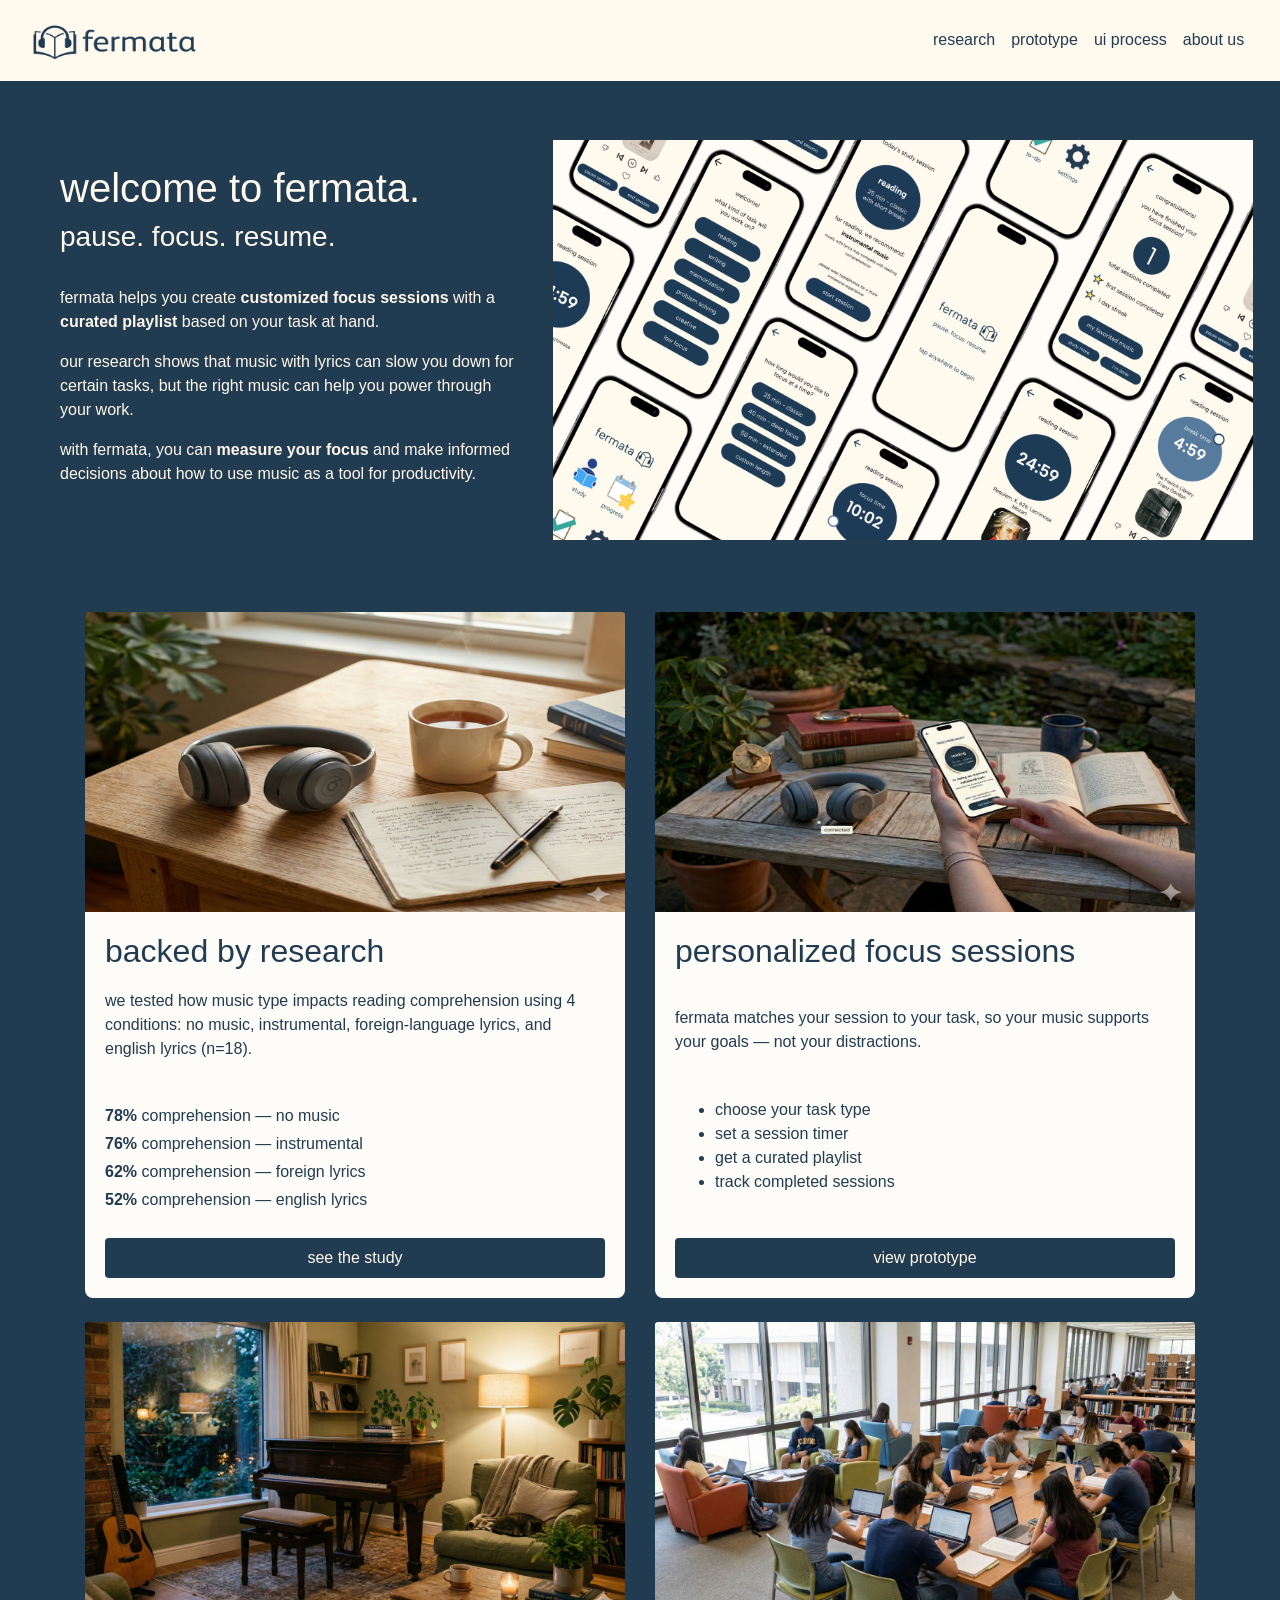
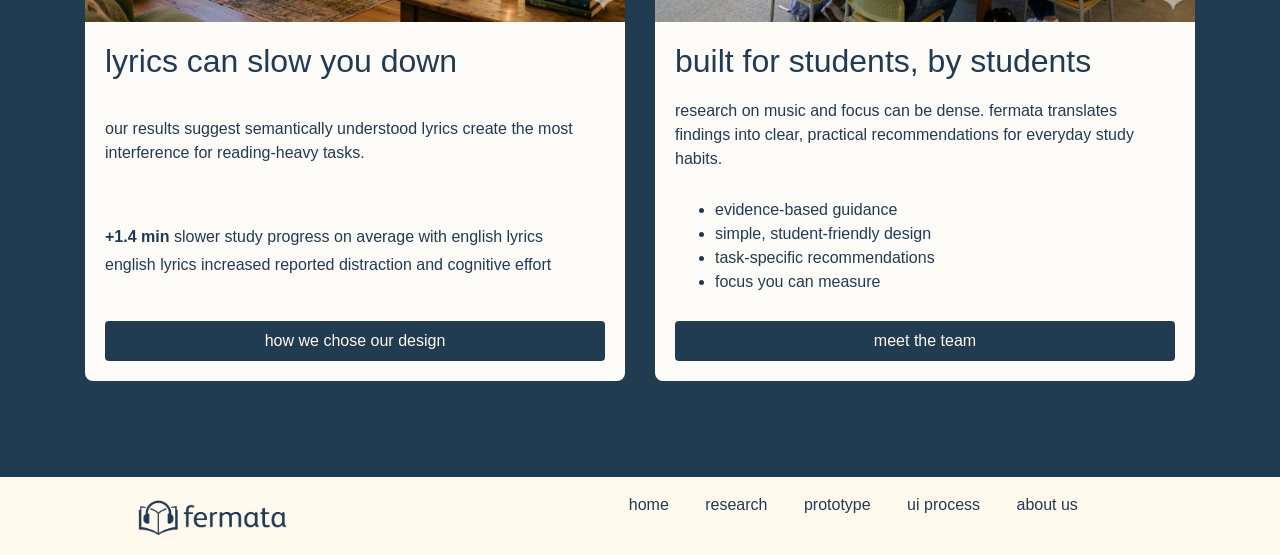
==== index.html @ 7e8eb609 "Update index.html" ====
<!DOCTYPE html>
<html lang="en">

<head>
  <meta charset="UTF-8">
  <meta name="viewport" content="width=device-width, initial-scale=1.0">
  
  <title>fermata - home</title>
  <link rel="shortcut icon" type="image/jpg" href="elements/favicon.png">
  <link rel="stylesheet" href="https://cdn.jsdelivr.net/npm/bootstrap@4.6.2/dist/css/bootstrap.min.css">
  <link href="style.css" rel="stylesheet">
  <script src="https://code.jquery.com/jquery-3.5.1.slim.min.js"></script>
  <script src="https://cdn.jsdelivr.net/npm/bootstrap@4.6.0/dist/js/bootstrap.bundle.min.js"></script>
</head>

<body>

  <!-- Progress Scroll Bar -->
  <div id="scrollProgressBarContainer">
    <div id="scrollProgressBar"></div>
  </div>
  <nav class="navbar navbar-expand-md fixed-top">
    <div class="container-fluid">
      <a class="navbar-brand" href="index.html"><img src="elements/logo.png" height="45px" width="175px"></a>
      <button class="navbar-toggler" type="button" data-toggle="collapse" data-target="#navbarResponsive">
        <span class="navbar-toggler-icon custom-toggler"></span>
      </button>
      <div class="collapse navbar-collapse" id="navbarResponsive">
        <ul class="navbar-nav ml-auto">
          <li class="nav-item">
            <a class="nav-link" href="research.html">research</a>
          </li>
          <li class="nav-item">
            <a class="nav-link" href="prototype.html">prototype</a>
          </li>
          <li class="nav-item">
            <a class="nav-link" href="uiprocess.html">ui process</a>
          </li>
          <li class="nav-item">
            <a class="nav-link" href="aboutus.html">about us</a>
          </li>
        </ul>
      </div>
    </div>
  </nav>



<div class="container-fluid pl-5">
  <div class="row">
    <div class="col-sm">
      <br>
      <h1 class=" header-title">  welcome to fermata.</h1>
      <h3 class="header-title">pause. focus. resume.</h3>
      <br>
      <p class="description-text">fermata helps you create <b>customized focus sessions</b> with a <b>curated playlist</b> based on your task at hand. </p>
      <p class="description-text">our research shows that music with lyrics can slow you down for certain tasks, but the right music can help you power through your work.</p>
      <p class="description-text">with fermata, you can <b>measure your focus</b> and make informed decisions about how to use music as a tool for productivity.</p>
    </div>
    <div class="col-sm">
      <img src="elements/appscreen.png" alt="app screen" height="400" width="700">
    </div>
  </div>
</div>



<br>

<div class="container my-5">
  <div class="row row-cols-1 row-cols-md-2 g-4">

    <!-- Card 1: Backed by Research -->
    <div class="col mb-4">
      <div class="card h-100">
        <img src="elements/research.png" class="card-img-top" alt="...">
        <div class="card-body d-flex flex-column justify-content-between">
          <h5 class="card-title">backed by research</h5>
          <p class="card-text">
            we tested how music type impacts reading comprehension using 4 conditions:
            no music, instrumental, foreign-language lyrics, and english lyrics (n=18).
          </p>

          <div class="mt-3">
            <p class="mb-1"><b>78%</b> comprehension — no music</p>
            <p class="mb-1"><b>76%</b> comprehension — instrumental</p>
            <p class="mb-1"><b>62%</b> comprehension — foreign lyrics</p>
            <p class="mb-0"><b>52%</b> comprehension — english lyrics</p>
          </div>

          <a href="research.html" class="btn mt-3">see the study</a>
        </div>
      </div>
    </div>

    <!-- Card 2: How Fermata Helps -->
    <div class="col mb-4">
      <div class="card h-100">
        <img src="elements/prototypecard.png" class="card-img-top" alt="...">
        <div class="card-body d-flex flex-column justify-content-between">
          <h5 class="card-title">personalized focus sessions</h5>
          <p class="card-text">
            fermata matches your session to your task, so your music supports your goals —
            not your distractions.
          </p>

          <ul class="mb-0">
            <li>choose your task type</li>
            <li>set a session timer</li>
            <li>get a curated playlist</li>
            <li>track completed sessions</li>
          </ul>

          <a href="prototype.html" class="btn mt-3">view prototype</a>
        </div>
      </div>
    </div>

    <!-- Card 3: Key Takeaway -->
    <div class="col mb-4">
      <div class="card h-100">
        <img src="elements/piano.png" class="card-img-top" alt="...">
        <div class="card-body d-flex flex-column justify-content-between">
          <h5 class="card-title">lyrics can slow you down</h5>
          <p class="card-text">
            our results suggest semantically understood lyrics create the most interference
            for reading-heavy tasks.
          </p>

          <div class="mt-3">
            <p class="mb-1"><b>+1.4 min</b> slower study progress on average with english lyrics</p>
            <p class="mb-0">english lyrics increased reported distraction and cognitive effort</p>
          </div>

          <a href="uiprocess.html" class="btn mt-3">how we chose our design </a>
        </div>
      </div>
    </div>

    <!-- Card 4: Our Mission / Why It Matters -->
    <div class="col mb-4">
      <div class="card h-100">
        <img src="elements/students.png" class="card-img-top" alt="...">

        <div class="card-body d-flex flex-column justify-content-between">
          <h5 class="card-title">built for students, by students</h5>
          <p class="card-text">
            research on music and focus can be dense. fermata translates findings into
            clear, practical recommendations for everyday study habits.
          </p>

          <ul class="mb-0">
            <li>evidence-based guidance</li>
            <li>simple, student-friendly design</li>
            <li>task-specific recommendations</li>
            <li>focus you can measure</li>
          </ul>

          <a href="aboutus.html" class="btn  mt-3">meet the team</a>
        </div>
      </div>
    </div>

  </div>
</div>
<br>





  
  <!-- Scroll Progress Bar Script -->
  <script>
    window.addEventListener('scroll', function() {
      var scrollTop = window.scrollY || document.documentElement.scrollTop;
      var docHeight = document.documentElement.scrollHeight - document.documentElement.clientHeight;
      var scrolled = (scrollTop / docHeight) * 100;
      document.getElementById('scrollProgressBar').style.width = scrolled + '%';
    });
  </script>
</body>

<!--- Footer -->
<footer class="footer">
  <div class="container-fluid">
    <div class="row text-center">
      <div class="col-md-4">
        <a href="index.html"><img src="elements/logo.png" width="300px" height="50px"></a>
      </div>
      <div class="col-md-8 footer-text">
        <a href="index.html">home</a>
        <a href="research.html">research</a>
        <a href="prototype.html">prototype</a>
        <a href="uiprocess.html">ui process</a>
        <a href="aboutus.html">about us</a>
      </div>
    </div>
  </div>
</footer>
</html>
---- style.css ----
/* Scroll Progress Bar */
#scrollProgressBarContainer {
  position: fixed;
  top: 70px;
  left: 0;
  width: 100%;
  height: 5px;
  background: transparent;
  z-index: 2000;
}

#scrollProgressBar {
  height: 100%;
  width: 0;
  background: linear-gradient(90deg, #213B51 0%, #213B51 100%);
  transition: width 0.2s ease;
}
@import url('https://fonts.googleapis.com/css?family=Raleway:400,500,700');
@import url('https://fonts.googleapis.com/css?family=Varela:400,500,700');

html, body {
  height: 100%;
  width: 100%;
  font-family: 'Raleway', sans-serif;
  /* make room for fixed navbar */
  padding-top: 70px;
}

  

body {
    background-color: #213B51;
    color: #FFF9EE;
    /* small horizontal padding so content doesn't touch viewport edges */
    padding-left: 12px;
    padding-right: 12px;
  }

.navbar {
  padding: .8rem;
  background-color: #FFF9EE; 
  display: flex;
  justify-content: space-between;
  align-items: center;
}

.navbar-brand {
  margin-right: auto;
}

.navbar-nav {
  margin-left: auto !important;
}

.navbar .nav-link {
  color: #213B51; 
  font-family: 'Raleway', sans-serif; 
  text-decoration: none; 
}

.navbar .nav-link:hover {
  color: #2d5a7b;
}

.navbar-toggler {
  border-color: rgba(255, 255, 255, 0.1); 
}

.navbar-toggler .custom-toggler {
  background-image: url("data:image/svg+xml;charset=utf8,%3Csvg viewBox='0 0 30 30' xmlns='http://www.w3.org/2000/svg'%3E%3Cpath stroke='%23213B51' stroke-width='2' stroke-linecap='round' stroke-miterlimit='10' d='M4 7h22M4 15h22M4 23h22'/%3E%3C/svg%3E");
}

.descriptions {
  background-color: #FFF9EE;
  color: #213B51; 
  padding: 2rem;
  border-radius: 8px;
  margin-bottom: 2rem;
}

.descriptions.compact {
  padding: 0.5rem;
  margin-bottom: 0.25rem;
  border-radius: 6px;
}
.footer {
  background-color: #FFF9EE; 
  padding: 1rem 0;
  text-align: center; 
  /* always span the viewport, ignoring body padding */
  position: relative;
  left: 50%;
  right: 50%;
  margin-left: -50vw;
  margin-right: -50vw;
  width: 100vw;
}

.footer .footer-text a {
  color: #213B51;
  margin: 0 1rem;
  font-family: 'Raleway', sans-serif; 
  text-decoration: none; 
}

.footer .footer-text a:hover {
  color: #2d5a7b; 
}
.footer img {
    object-fit: contain; 
    width: 40%;
    height: auto;
  }

  .carousel-item-home{
    height:400px;
  }
  
  .carousel-inner img {
    width:100%;
    height: 100%;
  }
  .carousel-caption {
    position: absolute;
    top: 50%;
    transform: translateY(-50%);
  }
  .carousel-item {
    max-height: 400px; 
  }

  .carousel-item img {
    object-fit: contain;
    width: 100%;
    height: 100%;
  }

  .card {
    background-color: #fefcf8;
    color: #213B51; 
    border: none;
    border-radius: 8px;
    margin-bottom: 2rem;
  }

  .btn {
    background-color: #213B51; 
    color: #FFF9EE; 
    border: none;
    padding: 0.5rem 1rem;
    border-radius: 4px;
    text-decoration: none;
    font-family: 'Raleway', sans-serif; 
  }

  /* ensure card bodies stretch and buttons stick to bottom */
  .card {
    display: flex;
    flex-direction: column;
  }

  .card-body {
    display: flex;
    flex-direction: column;
  }

  .card-body .btn {
    margin-top: auto;
  }

  .btn:hover {
    background-color: #2d5a7b;
    color: #FFF9EE;
  }

  .card-title {
    font-family: 'Varela', sans-serif; 
    font-size: 2rem;
    margin-bottom: 0.5rem;
  }


  .card-img-top {
    height: 300px; ;
  }


  /* Research page stats */
.stat-box, .mini-stat-box, .callout-box {
  background: #fbf7ef; /* your cream */
  border-radius: 18px;
  padding: 18px;
  box-shadow: 0 10px 25px rgba(0,0,0,0.08);
}

.big-stat {
  font-size: 3rem;
  font-weight: 700;
  color: #1f3d4d; /* navy */
  line-height: 1;
}

.big-stat-sm {
  font-size: 2.2rem;
  font-weight: 700;
  color: #1f3d4d;
  line-height: 1;
  margin-bottom: 8px;
}

.stat-label {
  font-size: 1rem;
  color: #2b2b2b;
}

.mini-stat {
  font-size: 2rem;
  font-weight: 700;
  color: #1f3d4d;
  line-height: 1;
}

.mini-label {
  font-size: 0.95rem;
  color: #2b2b2b;
}

.img-fluid {
  border-radius: 16px;
  box-shadow: 0 10px 25px rgba(0,0,0,0.15);
}

.title-headings {
  font-family: 'Varela', sans-serif;
  color: #213B51;
  background-color: #fbf7ef;
  margin-top: 1.5rem;
  margin-bottom: 1rem;
}
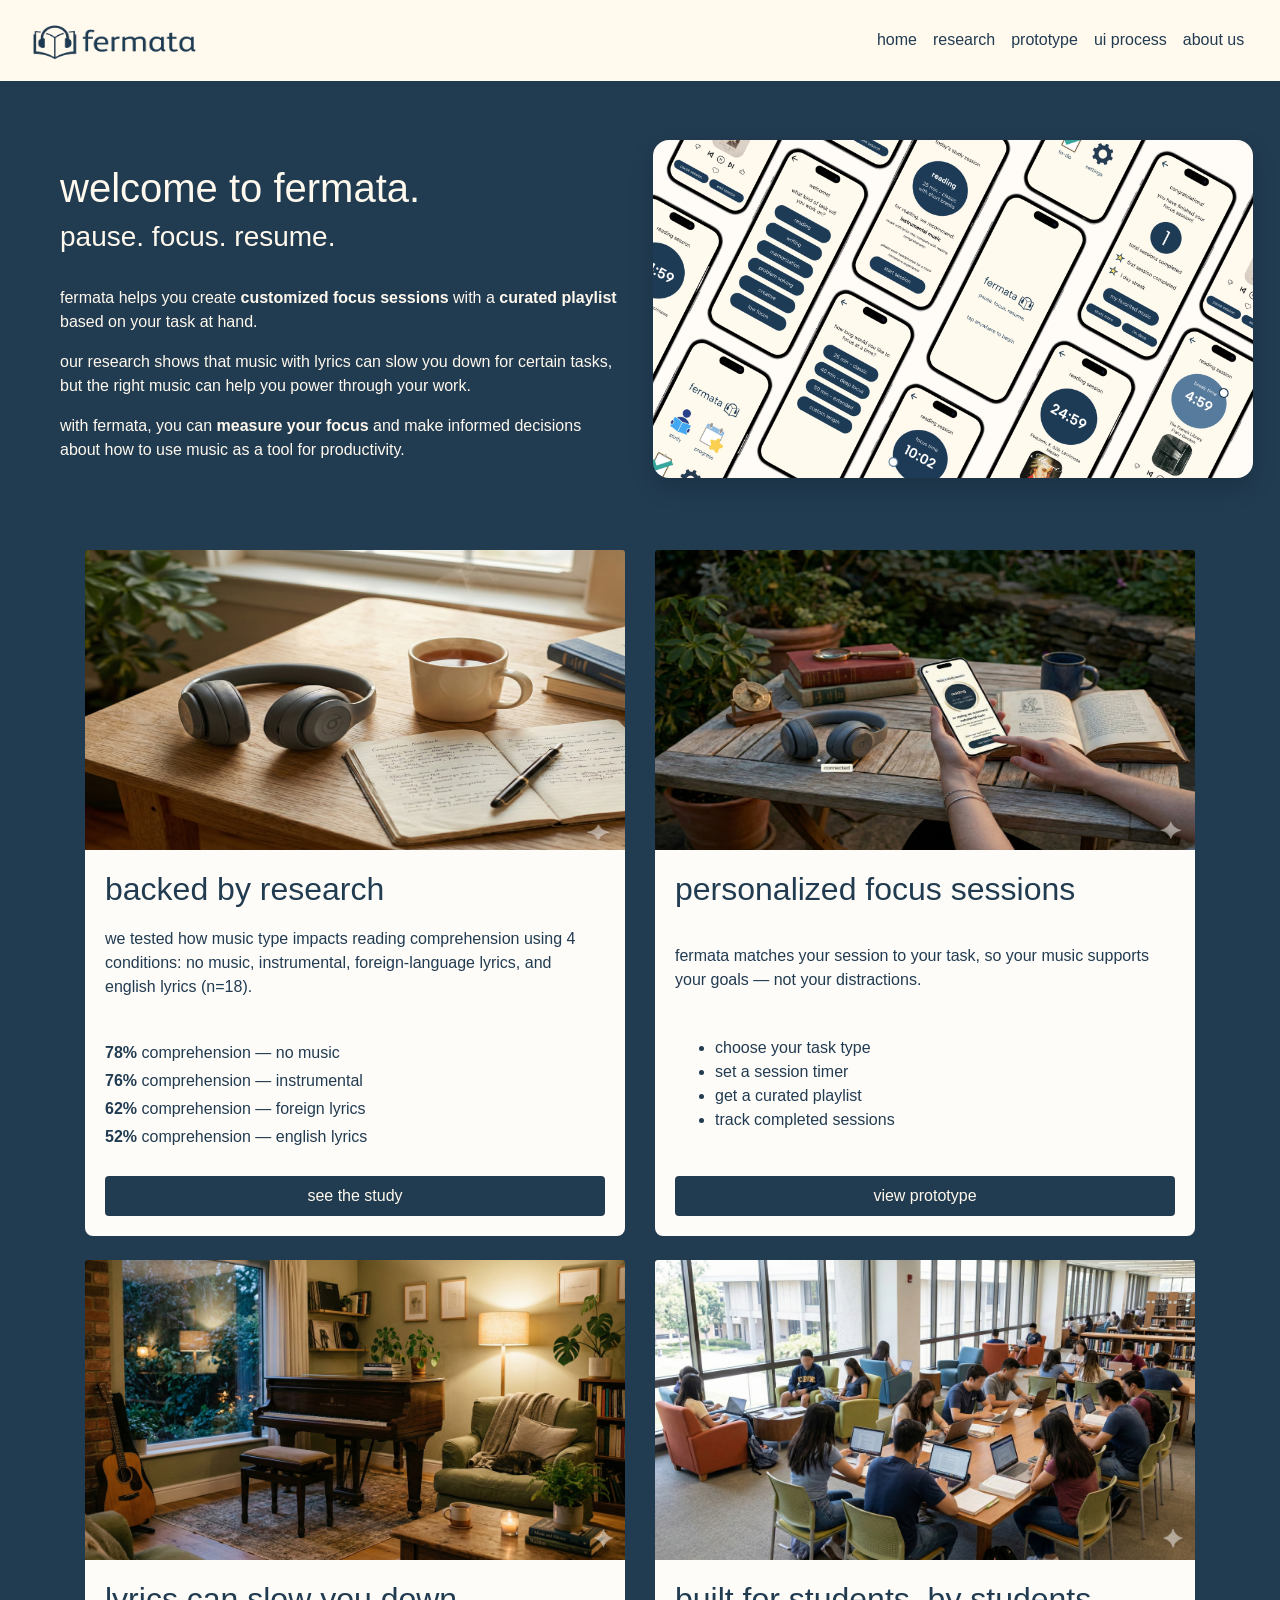
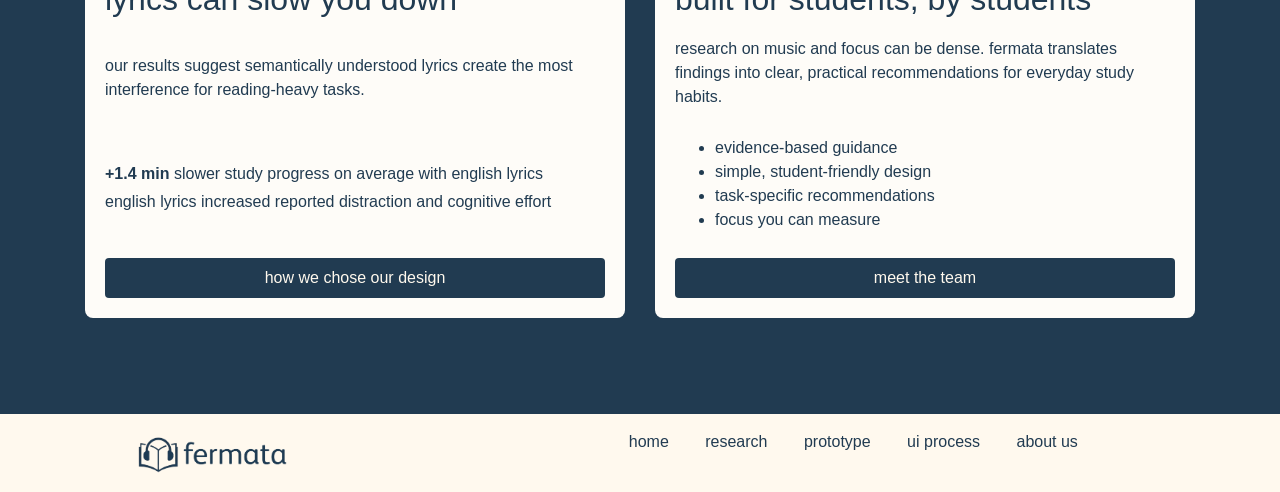
==== commit ae4bf707: "add home tab, make mobile responsive" ====
--- a/index.html
+++ b/index.html
@@ -28,6 +28,9 @@
       <div class="collapse navbar-collapse" id="navbarResponsive">
         <ul class="navbar-nav ml-auto">
           <li class="nav-item">
+            <a class="nav-link" href="index.html">home</a>
+          </li>
+          <li class="nav-item">
             <a class="nav-link" href="research.html">research</a>
           </li>
           <li class="nav-item">
@@ -57,8 +60,8 @@
       <p class="description-text">our research shows that music with lyrics can slow you down for certain tasks, but the right music can help you power through your work.</p>
       <p class="description-text">with fermata, you can <b>measure your focus</b> and make informed decisions about how to use music as a tool for productivity.</p>
     </div>
-    <div class="col-sm">
-      <img src="elements/appscreen.png" alt="app screen" height="400" width="700">
+    <div class="col-sm d-flex justify-content-center">
+      <img src="elements/appscreen.png" alt="app screen" class="img-fluid" style="max-width: 600px;">
     </div>
   </div>
 </div>
--- a/style.css
+++ b/style.css
@@ -236,4 +236,23 @@
   background-color: #fbf7ef;
   margin-top: 1.5rem;
   margin-bottom: 1rem;
+}
+
+.graph-card {
+  background: #fbf7ef;
+  border-radius: 18px;
+  padding: 16px;
+  margin-bottom: 30px;
+  box-shadow: 0 10px 25px rgba(0,0,0,0.08);
+}
+
+.graph-card img {
+  width: 100%;
+  border-radius: 10px;
+}
+
+.graph-caption {
+  color: #213B51;
+  font-size: 0.95rem;
+  margin-top: 8px;
 }
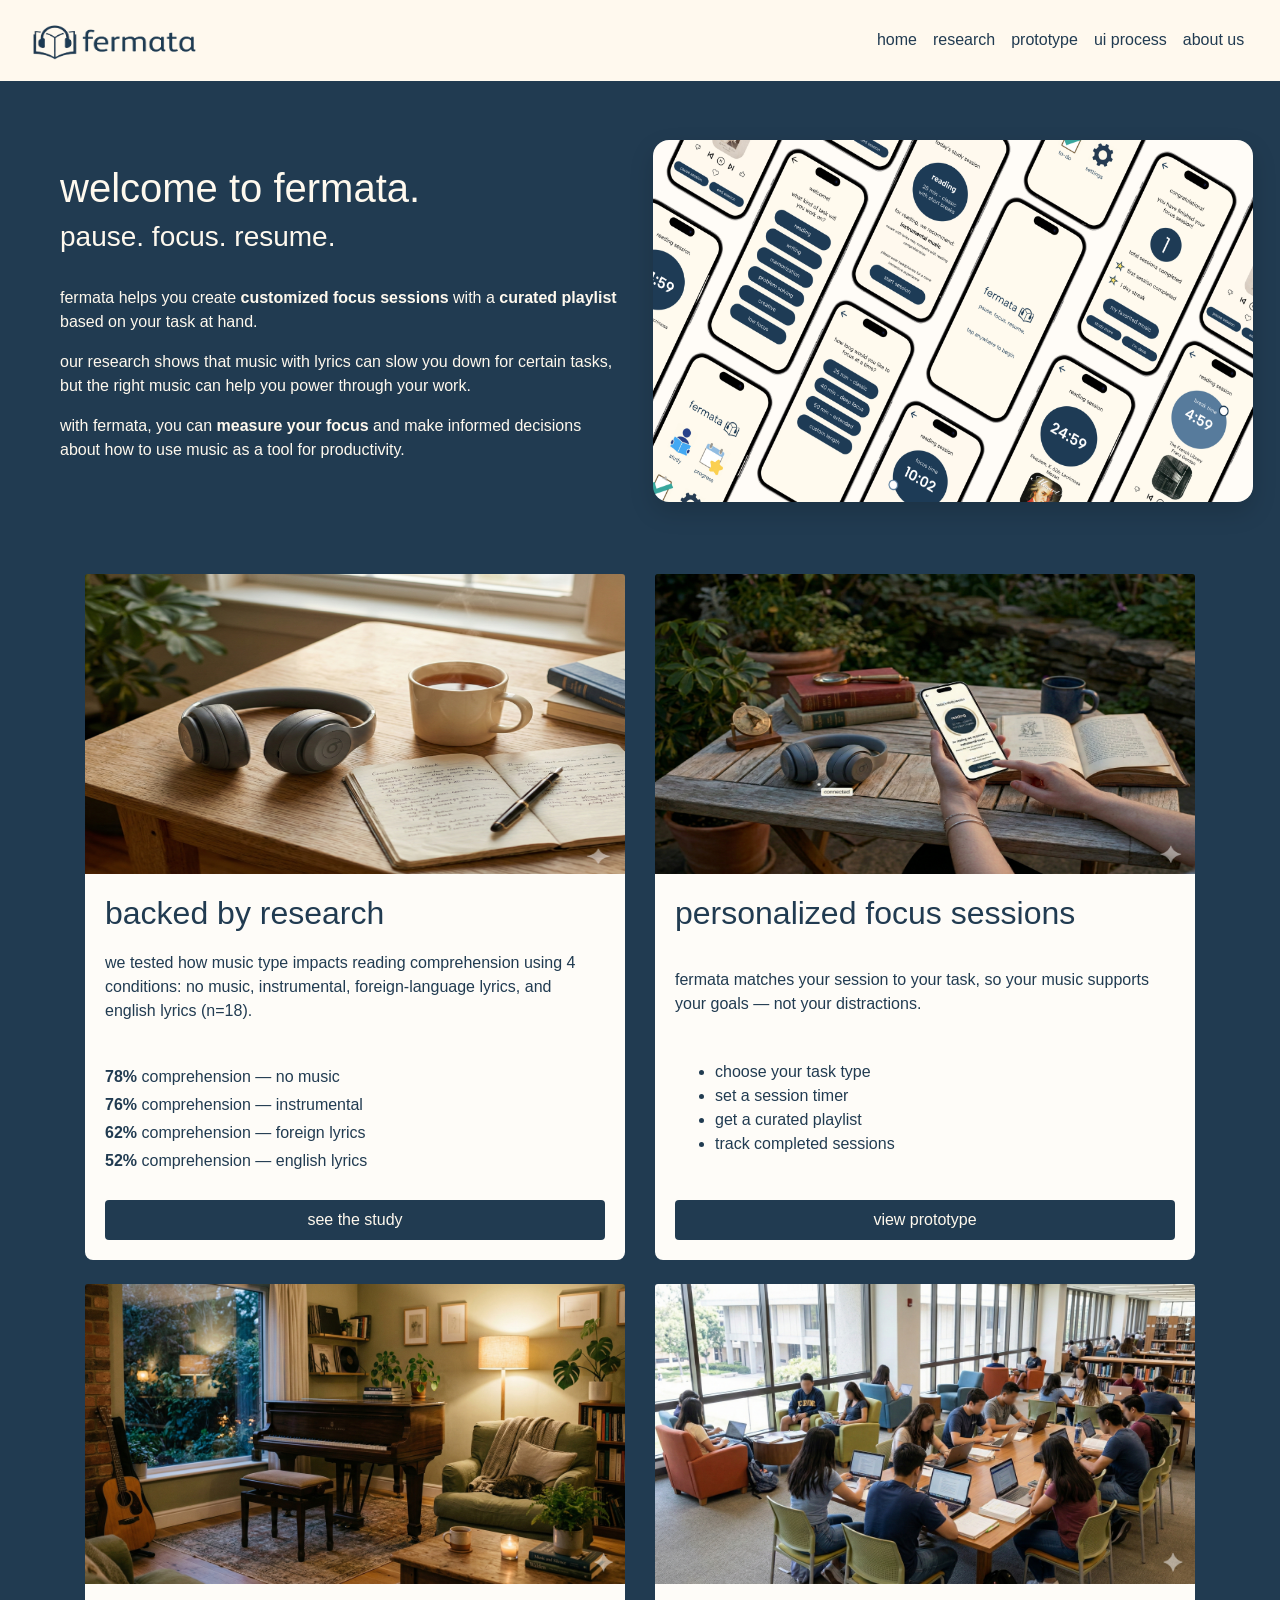
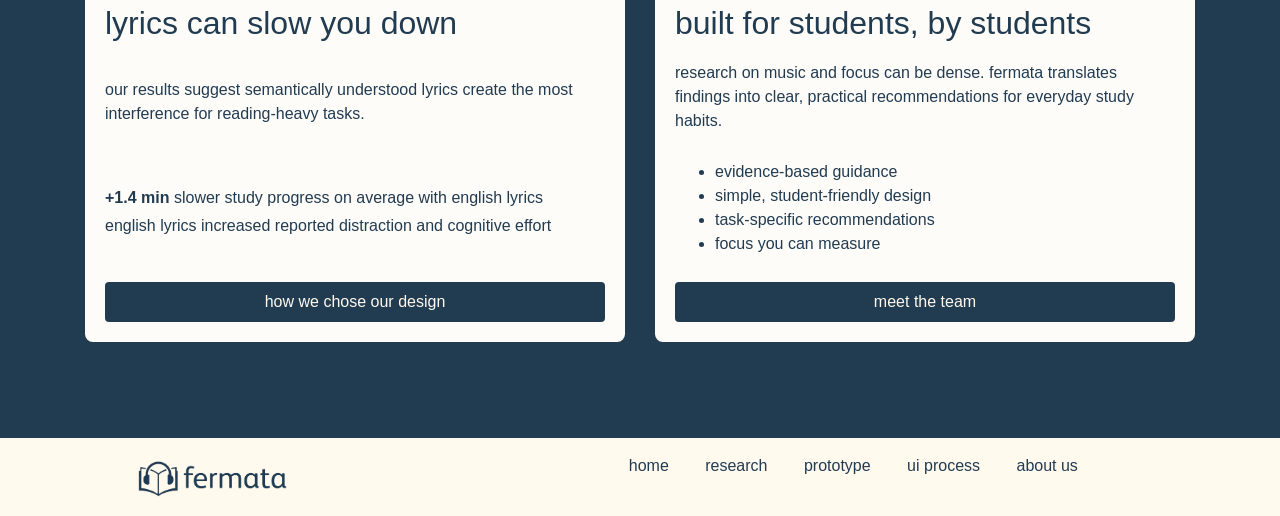
==== commit e1a739f0: "spacing on home page" ====
--- a/index.html
+++ b/index.html
@@ -59,6 +59,7 @@
       <p class="description-text">fermata helps you create <b>customized focus sessions</b> with a <b>curated playlist</b> based on your task at hand. </p>
       <p class="description-text">our research shows that music with lyrics can slow you down for certain tasks, but the right music can help you power through your work.</p>
       <p class="description-text">with fermata, you can <b>measure your focus</b> and make informed decisions about how to use music as a tool for productivity.</p>
+      <br>
     </div>
     <div class="col-sm d-flex justify-content-center">
       <img src="elements/appscreen.png" alt="app screen" class="img-fluid" style="max-width: 600px;">
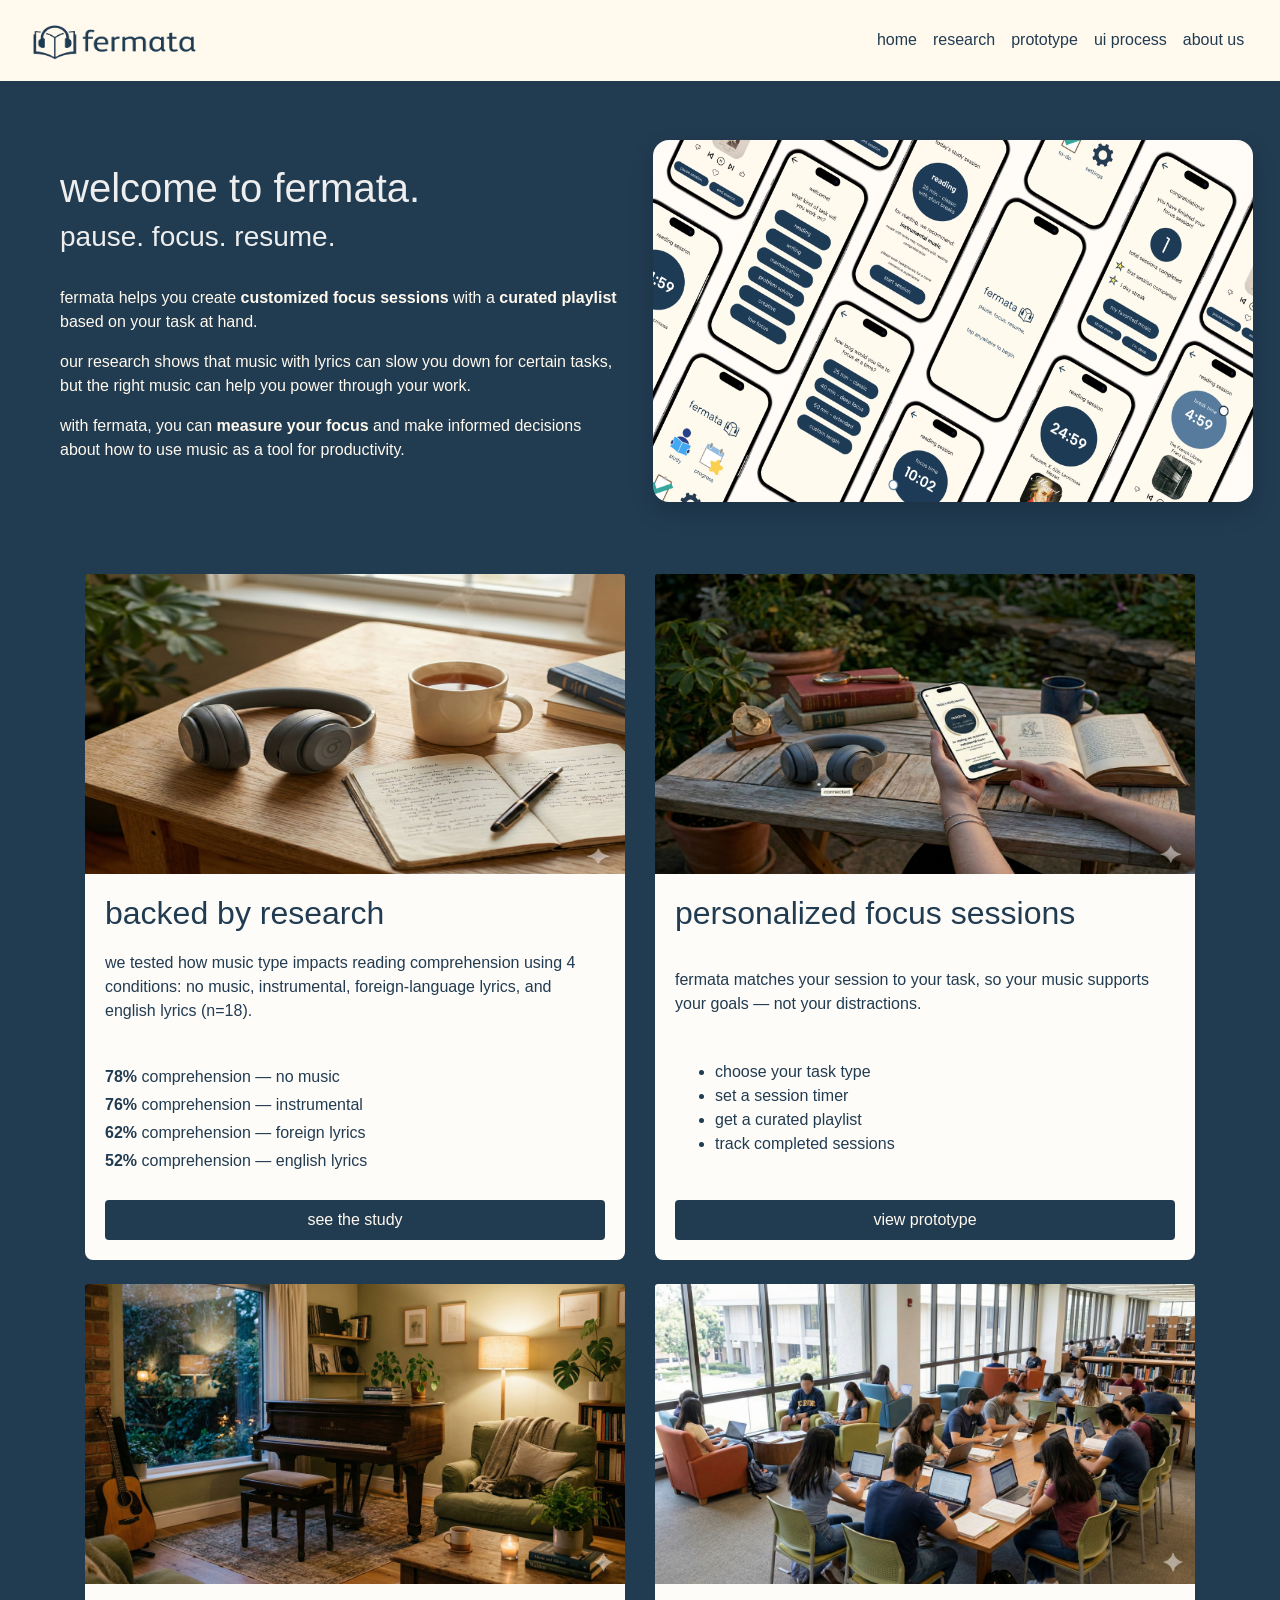
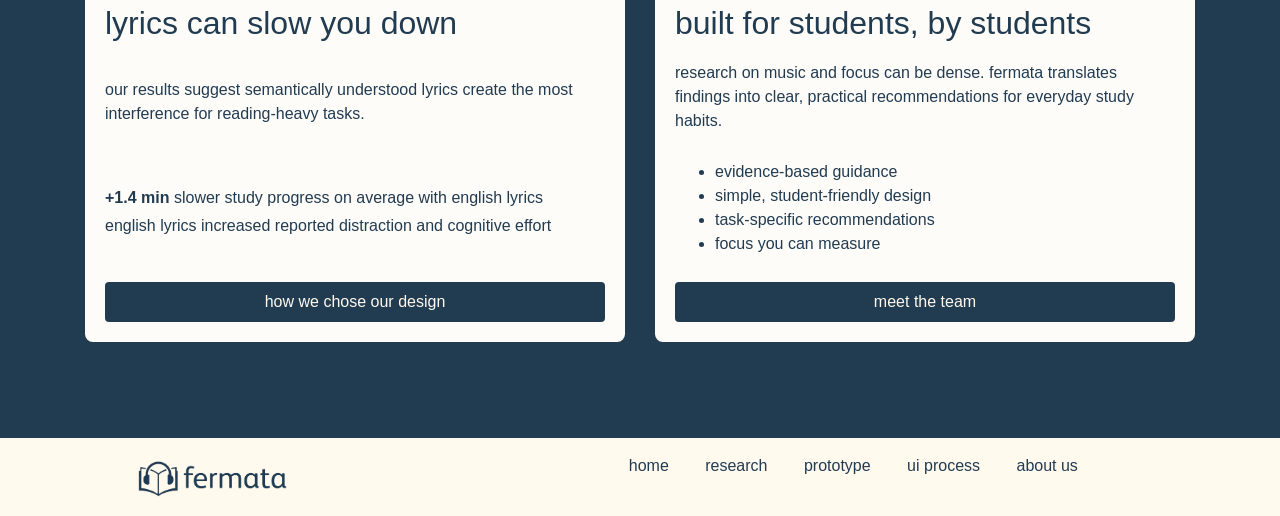
==== commit 1cb40004: "landing title color" ====
--- a/index.html
+++ b/index.html
@@ -53,8 +53,8 @@
   <div class="row">
     <div class="col-sm">
       <br>
-      <h1 class=" header-title">  welcome to fermata.</h1>
-      <h3 class="header-title">pause. focus. resume.</h3>
+      <h1 class=" header-title" style="color: rgb(238, 238, 238);">  welcome to fermata.</h1>
+      <h3 class="header-title" style="color: rgb(238, 238, 238);">pause. focus. resume.</h3>
       <br>
       <p class="description-text">fermata helps you create <b>customized focus sessions</b> with a <b>curated playlist</b> based on your task at hand. </p>
       <p class="description-text">our research shows that music with lyrics can slow you down for certain tasks, but the right music can help you power through your work.</p>
--- a/style.css
+++ b/style.css
@@ -187,7 +187,7 @@
 
   /* Research page stats */
 .stat-box, .mini-stat-box, .callout-box {
-  background: #fbf7ef; /* your cream */
+  background: #fbf7ef; 
   border-radius: 18px;
   padding: 18px;
   box-shadow: 0 10px 25px rgba(0,0,0,0.08);
@@ -196,7 +196,7 @@
 .big-stat {
   font-size: 3rem;
   font-weight: 700;
-  color: #1f3d4d; /* navy */
+  color: #1f3d4d; 
   line-height: 1;
 }
 
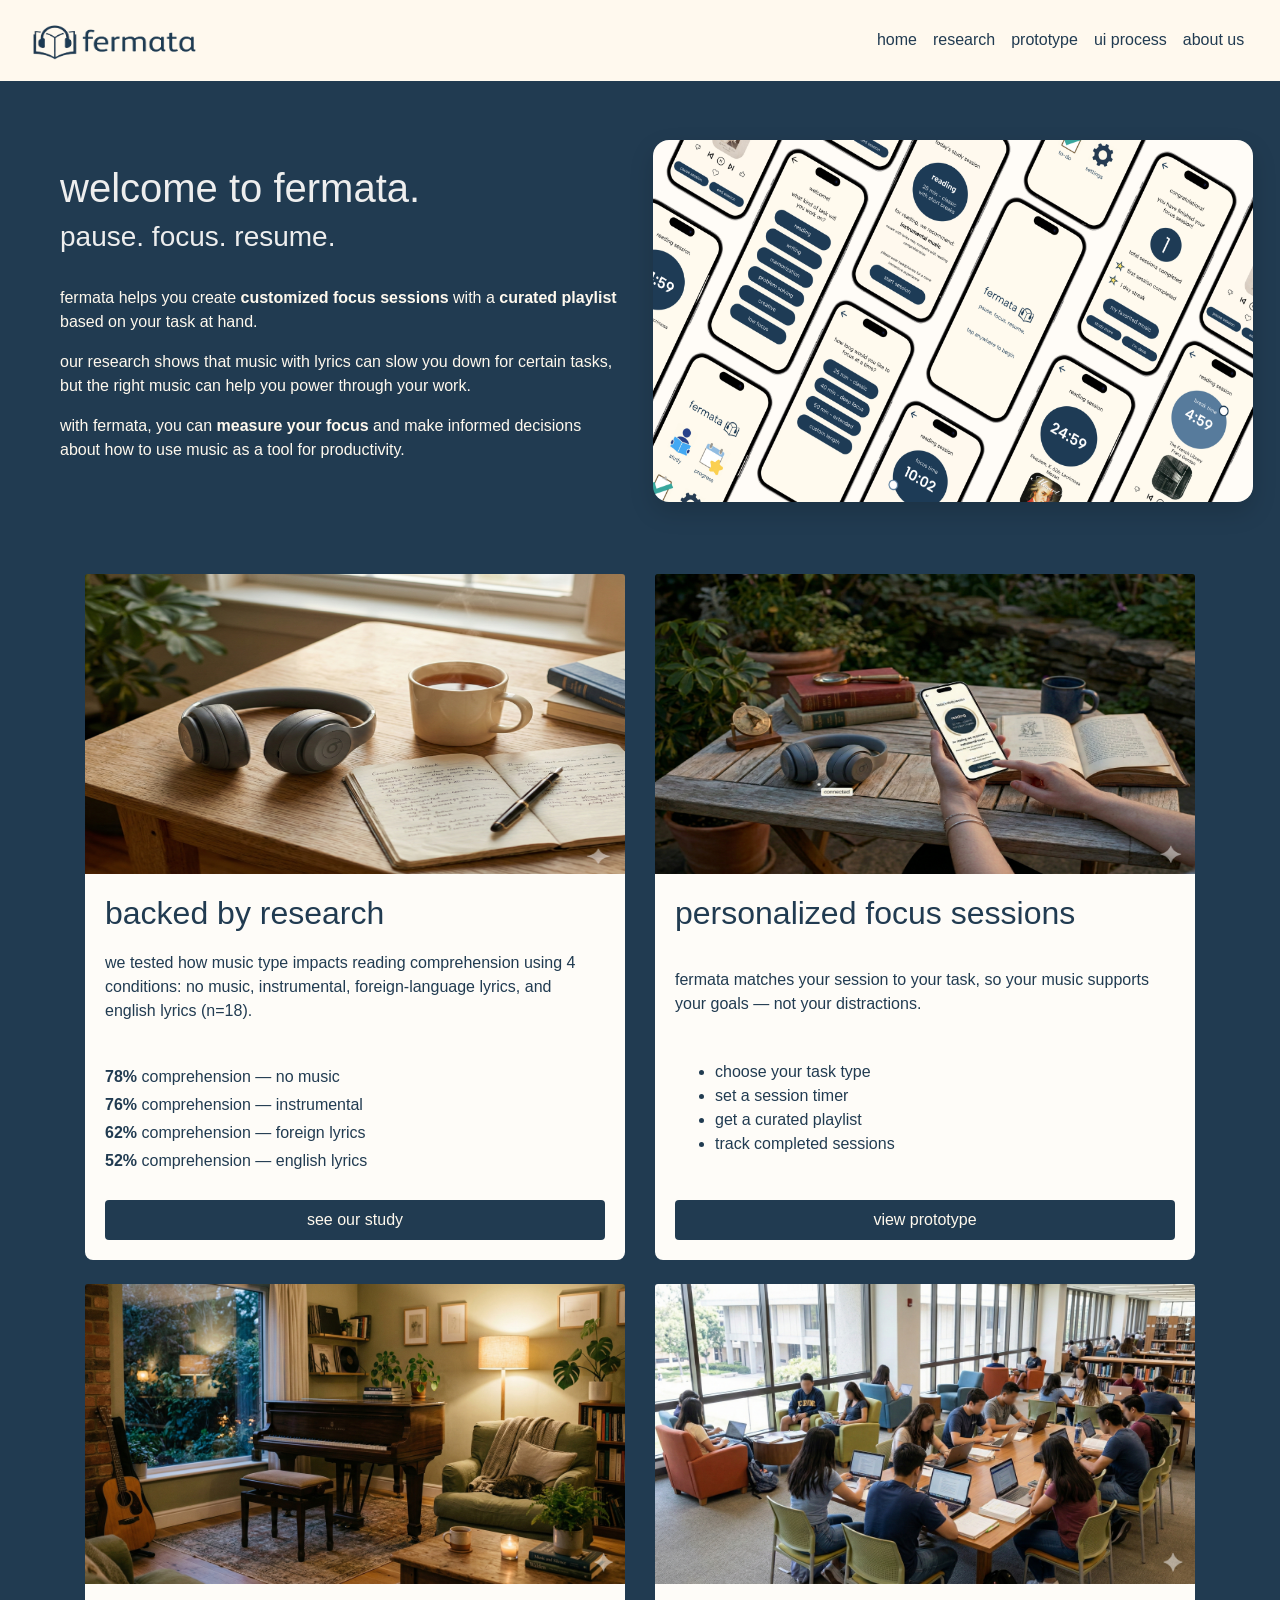
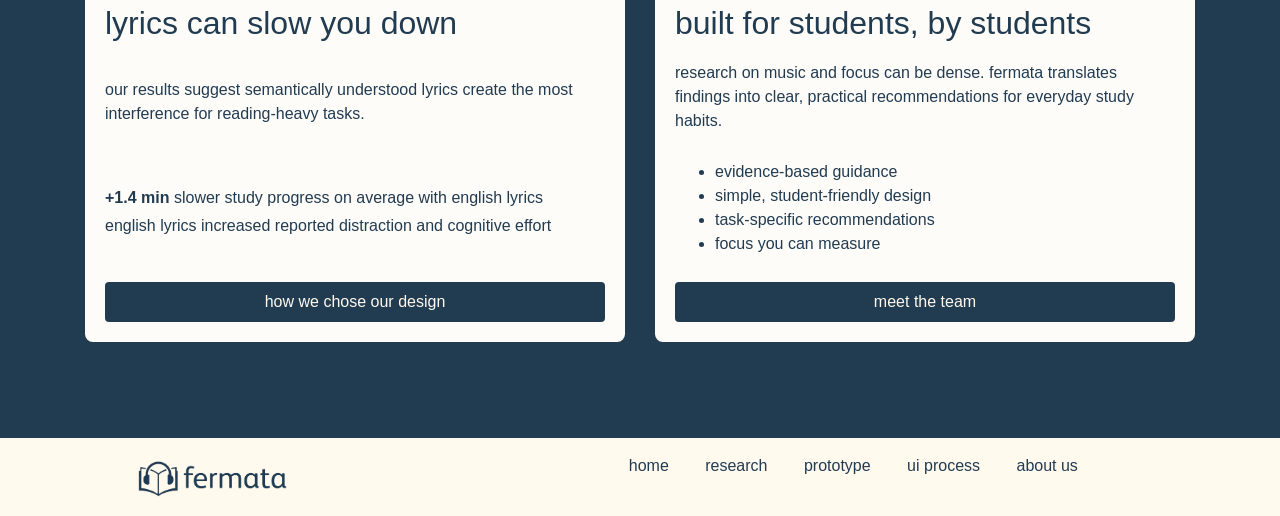
==== commit ac3a78bc: "Update index.html" ====
--- a/index.html
+++ b/index.html
@@ -92,7 +92,7 @@
             <p class="mb-0"><b>52%</b> comprehension — english lyrics</p>
           </div>
 
-          <a href="research.html" class="btn mt-3">see the study</a>
+          <a href="research.html" class="btn mt-3">see our study</a>
         </div>
       </div>
     </div>
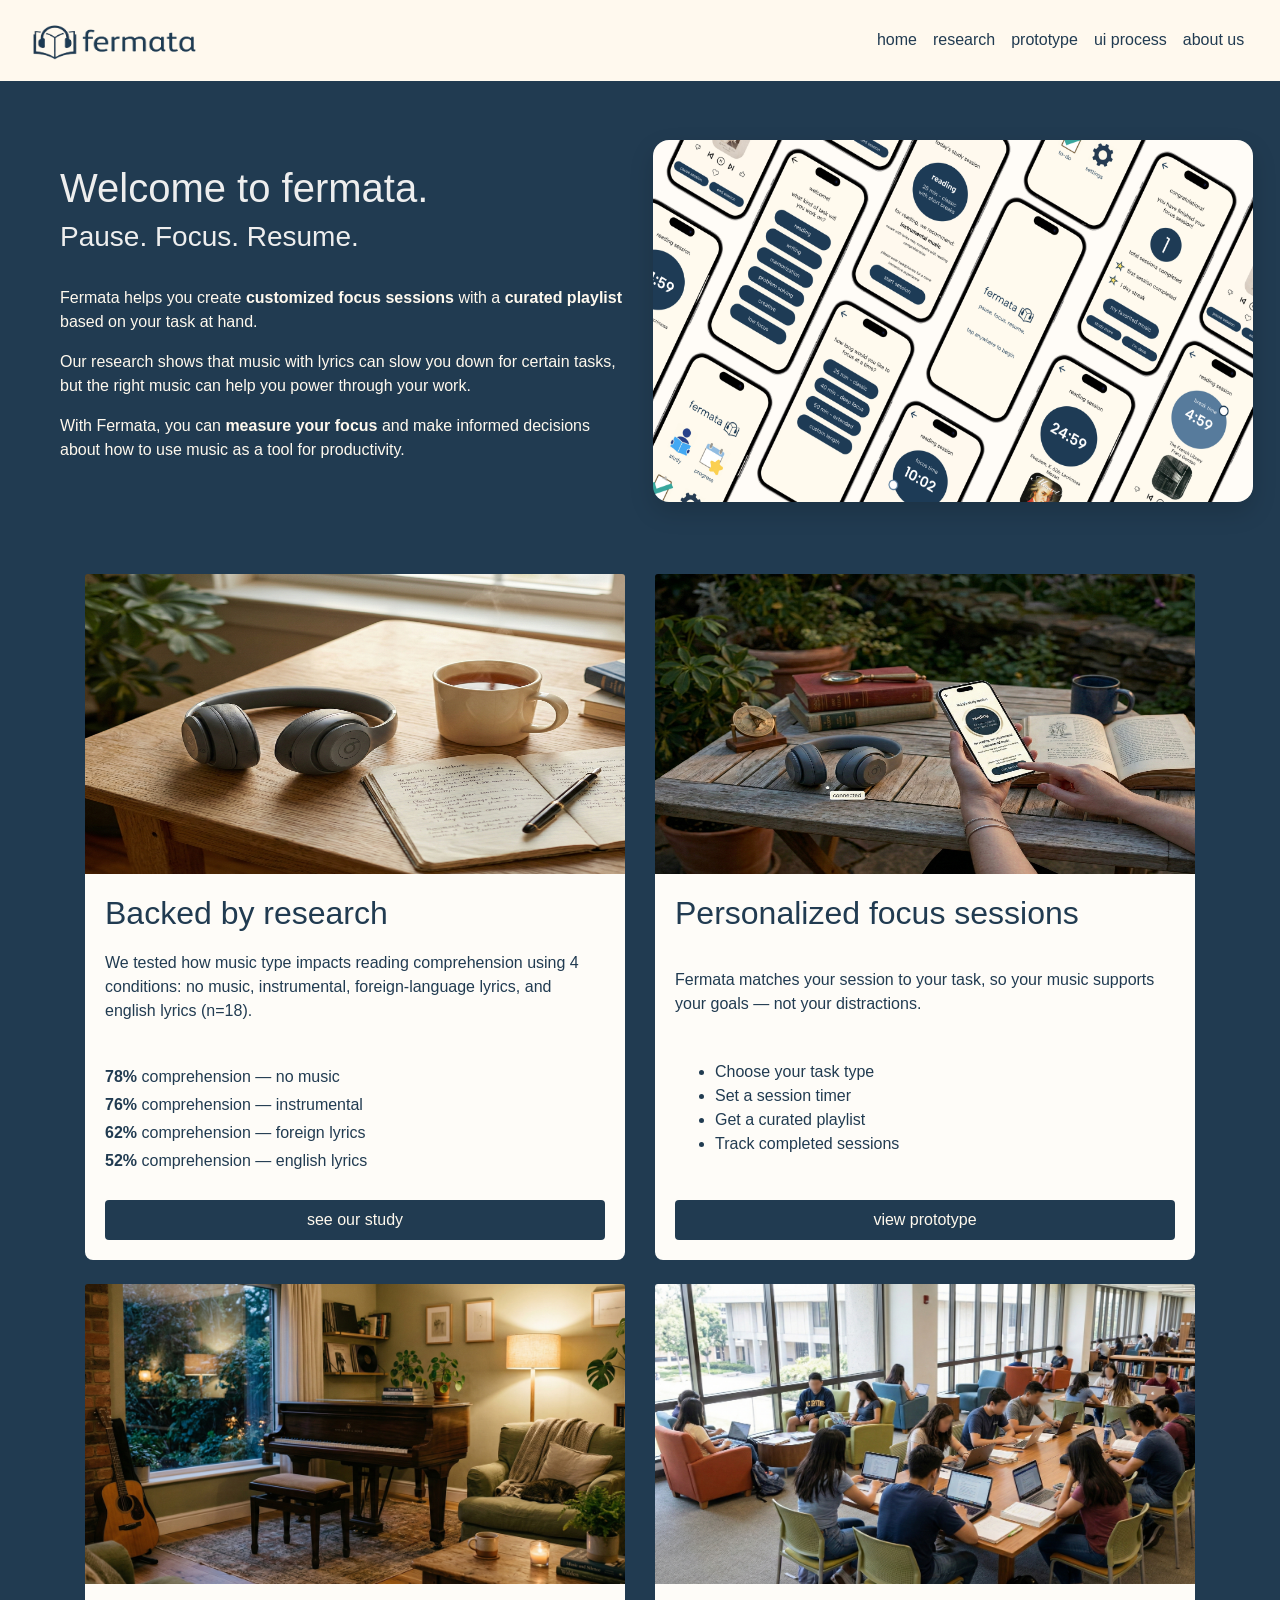
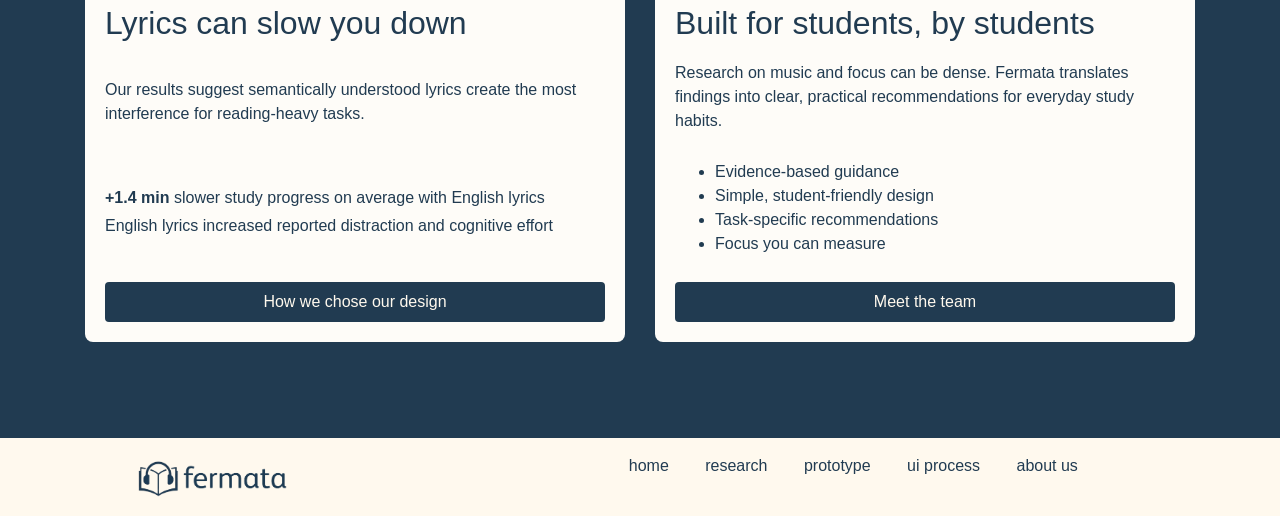
==== commit 75264a10: "capitalization" ====
--- a/index.html
+++ b/index.html
@@ -9,6 +9,8 @@
   <link rel="shortcut icon" type="image/jpg" href="elements/favicon.png">
   <link rel="stylesheet" href="https://cdn.jsdelivr.net/npm/bootstrap@4.6.2/dist/css/bootstrap.min.css">
   <link href="style.css" rel="stylesheet">
+  <link href="https://fonts.googleapis.com/css2?family=Montserrat:wght@300;400;500;600;700&display=swap" rel="stylesheet">
+  <link href="https://fonts.cdnfonts.com/css/kano" rel="stylesheet">
   <script src="https://code.jquery.com/jquery-3.5.1.slim.min.js"></script>
   <script src="https://cdn.jsdelivr.net/npm/bootstrap@4.6.0/dist/js/bootstrap.bundle.min.js"></script>
 </head>
@@ -53,12 +55,12 @@
   <div class="row">
     <div class="col-sm">
       <br>
-      <h1 class=" header-title" style="color: rgb(238, 238, 238);">  welcome to fermata.</h1>
-      <h3 class="header-title" style="color: rgb(238, 238, 238);">pause. focus. resume.</h3>
+      <h1 class=" header-title" style="color: rgb(238, 238, 238);">  Welcome to fermata.</h1>
+      <h3 class="header-title" style="color: rgb(238, 238, 238);">Pause. Focus. Resume.</h3>
       <br>
-      <p class="description-text">fermata helps you create <b>customized focus sessions</b> with a <b>curated playlist</b> based on your task at hand. </p>
-      <p class="description-text">our research shows that music with lyrics can slow you down for certain tasks, but the right music can help you power through your work.</p>
-      <p class="description-text">with fermata, you can <b>measure your focus</b> and make informed decisions about how to use music as a tool for productivity.</p>
+      <p class="description-text">Fermata helps you create <b>customized focus sessions</b> with a <b>curated playlist</b> based on your task at hand. </p>
+      <p class="description-text">Our research shows that music with lyrics can slow you down for certain tasks, but the right music can help you power through your work.</p>
+      <p class="description-text">With Fermata, you can <b>measure your focus</b> and make informed decisions about how to use music as a tool for productivity.</p>
       <br>
     </div>
     <div class="col-sm d-flex justify-content-center">
@@ -79,9 +81,9 @@
       <div class="card h-100">
         <img src="elements/research.png" class="card-img-top" alt="...">
         <div class="card-body d-flex flex-column justify-content-between">
-          <h5 class="card-title">backed by research</h5>
-          <p class="card-text">
-            we tested how music type impacts reading comprehension using 4 conditions:
+          <h5 class="card-title">Backed by research</h5>
+          <p class="card-text">
+            We tested how music type impacts reading comprehension using 4 conditions:
             no music, instrumental, foreign-language lyrics, and english lyrics (n=18).
           </p>
 
@@ -102,17 +104,17 @@
       <div class="card h-100">
         <img src="elements/prototypecard.png" class="card-img-top" alt="...">
         <div class="card-body d-flex flex-column justify-content-between">
-          <h5 class="card-title">personalized focus sessions</h5>
-          <p class="card-text">
-            fermata matches your session to your task, so your music supports your goals —
+          <h5 class="card-title">Personalized focus sessions</h5>
+          <p class="card-text">
+            Fermata matches your session to your task, so your music supports your goals —
             not your distractions.
           </p>
 
           <ul class="mb-0">
-            <li>choose your task type</li>
-            <li>set a session timer</li>
-            <li>get a curated playlist</li>
-            <li>track completed sessions</li>
+            <li>Choose your task type</li>
+            <li>Set a session timer</li>
+            <li>Get a curated playlist</li>
+            <li>Track completed sessions</li>
           </ul>
 
           <a href="prototype.html" class="btn mt-3">view prototype</a>
@@ -125,18 +127,18 @@
       <div class="card h-100">
         <img src="elements/piano.png" class="card-img-top" alt="...">
         <div class="card-body d-flex flex-column justify-content-between">
-          <h5 class="card-title">lyrics can slow you down</h5>
-          <p class="card-text">
-            our results suggest semantically understood lyrics create the most interference
+          <h5 class="card-title">Lyrics can slow you down</h5>
+          <p class="card-text">
+            Our results suggest semantically understood lyrics create the most interference
             for reading-heavy tasks.
           </p>
 
           <div class="mt-3">
-            <p class="mb-1"><b>+1.4 min</b> slower study progress on average with english lyrics</p>
-            <p class="mb-0">english lyrics increased reported distraction and cognitive effort</p>
+            <p class="mb-1"><b>+1.4 min</b> slower study progress on average with English lyrics</p>
+            <p class="mb-0">English lyrics increased reported distraction and cognitive effort</p>
           </div>
 
-          <a href="uiprocess.html" class="btn mt-3">how we chose our design </a>
+          <a href="uiprocess.html" class="btn mt-3">How we chose our design </a>
         </div>
       </div>
     </div>
@@ -147,20 +149,20 @@
         <img src="elements/students.png" class="card-img-top" alt="...">
 
         <div class="card-body d-flex flex-column justify-content-between">
-          <h5 class="card-title">built for students, by students</h5>
-          <p class="card-text">
-            research on music and focus can be dense. fermata translates findings into
+          <h5 class="card-title">Built for students, by students</h5>
+          <p class="card-text">
+            Research on music and focus can be dense. Fermata translates findings into
             clear, practical recommendations for everyday study habits.
           </p>
 
           <ul class="mb-0">
-            <li>evidence-based guidance</li>
-            <li>simple, student-friendly design</li>
-            <li>task-specific recommendations</li>
-            <li>focus you can measure</li>
+            <li>Evidence-based guidance</li>
+            <li>Simple, student-friendly design</li>
+            <li>Task-specific recommendations</li>
+            <li>Focus you can measure</li>
           </ul>
 
-          <a href="aboutus.html" class="btn  mt-3">meet the team</a>
+          <a href="aboutus.html" class="btn  mt-3">Meet the team</a>
         </div>
       </div>
     </div>
--- a/style.css
+++ b/style.css
@@ -15,8 +15,7 @@
   background: linear-gradient(90deg, #213B51 0%, #213B51 100%);
   transition: width 0.2s ease;
 }
-@import url('https://fonts.googleapis.com/css?family=Raleway:400,500,700');
-@import url('https://fonts.googleapis.com/css?family=Varela:400,500,700');
+@import url('https://fonts.googleapis.com/css2?family=Kano:wght@400;500;700&display=swap');
 
 html, body {
   height: 100%;
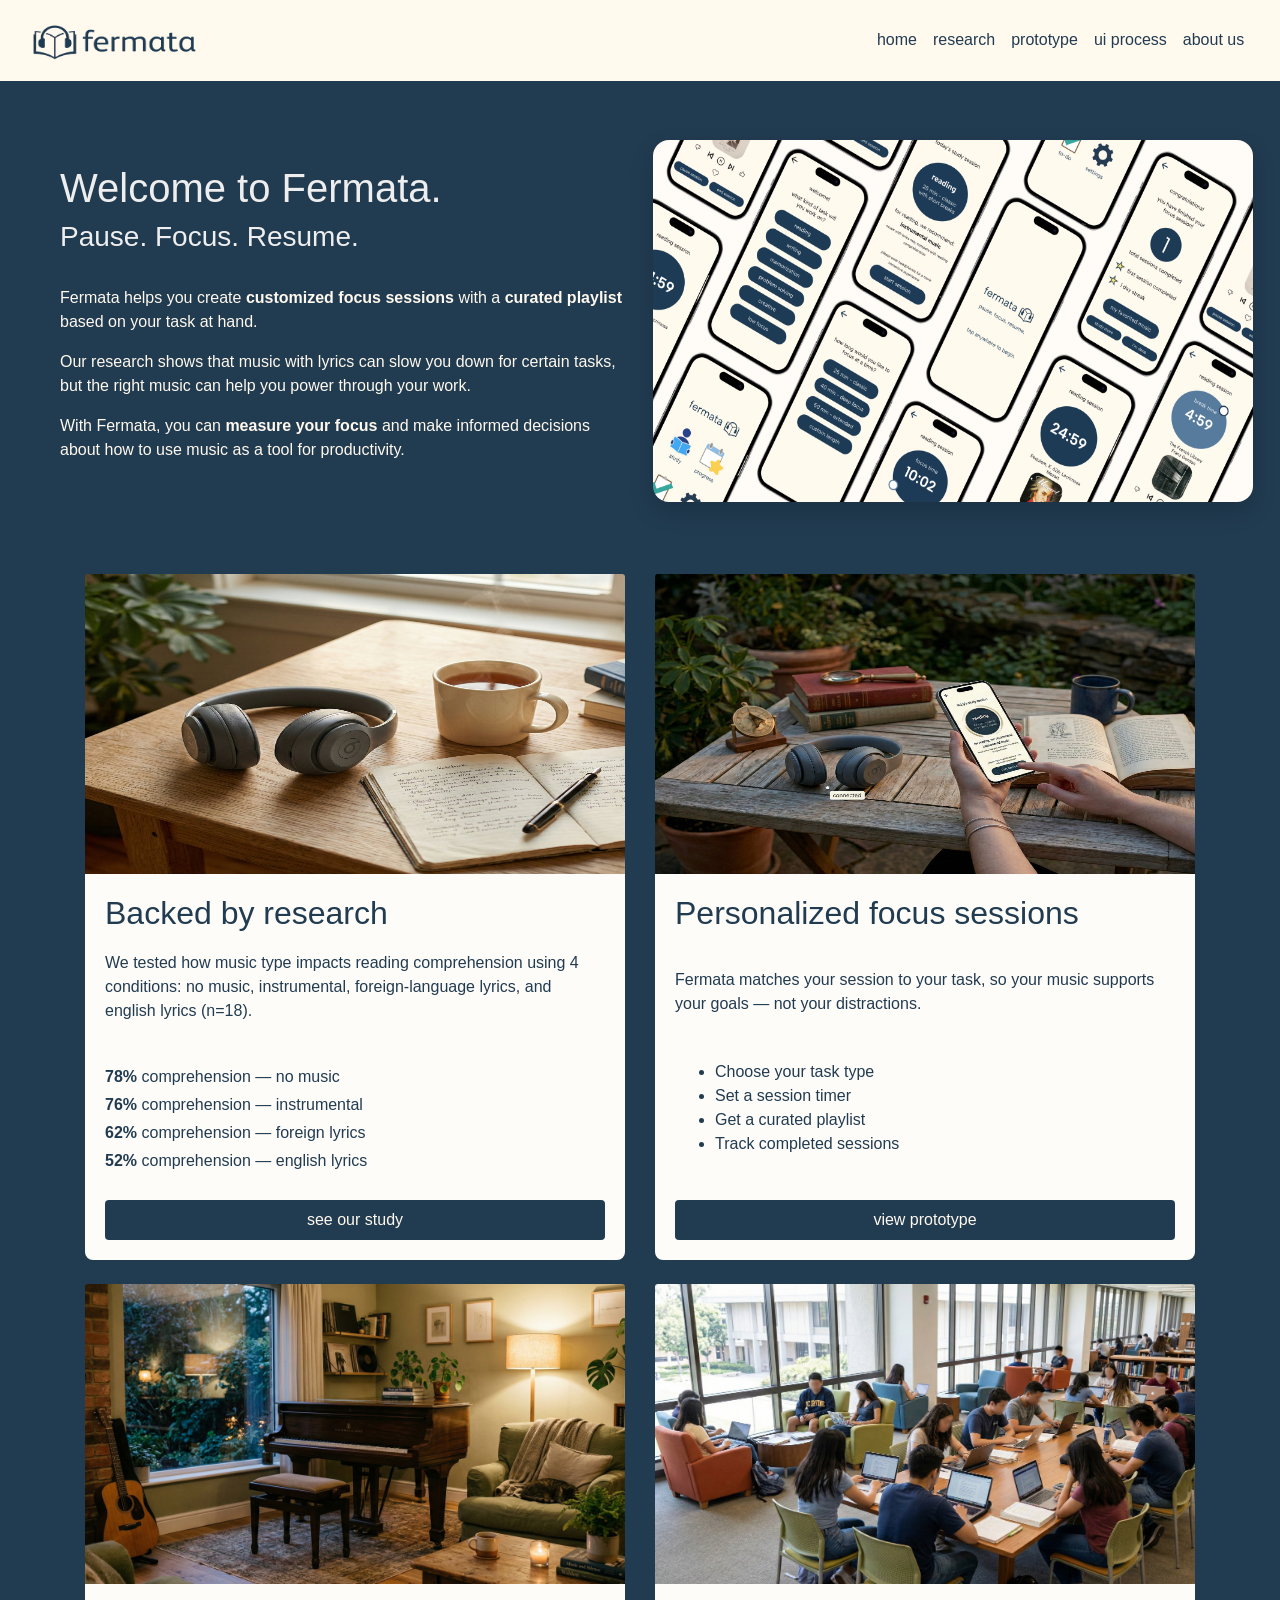
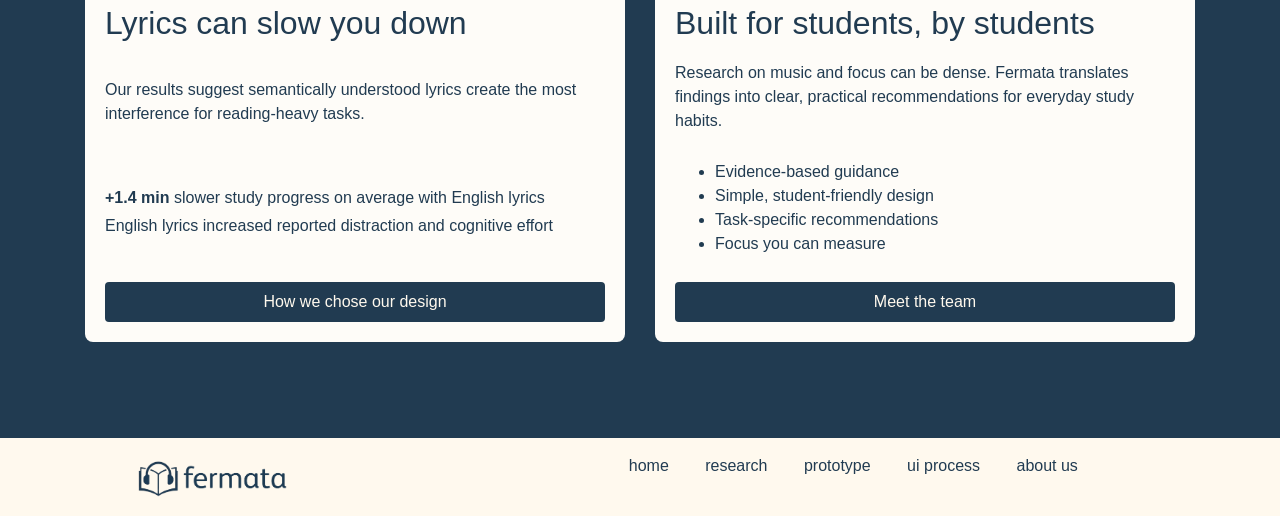
==== commit 9b0d6d66: "more capitalization" ====
--- a/index.html
+++ b/index.html
@@ -5,7 +5,7 @@
   <meta charset="UTF-8">
   <meta name="viewport" content="width=device-width, initial-scale=1.0">
   
-  <title>fermata - home</title>
+  <title>Fermata - Home</title>
   <link rel="shortcut icon" type="image/jpg" href="elements/favicon.png">
   <link rel="stylesheet" href="https://cdn.jsdelivr.net/npm/bootstrap@4.6.2/dist/css/bootstrap.min.css">
   <link href="style.css" rel="stylesheet">
@@ -55,7 +55,7 @@
   <div class="row">
     <div class="col-sm">
       <br>
-      <h1 class=" header-title" style="color: rgb(238, 238, 238);">  Welcome to fermata.</h1>
+      <h1 class=" header-title" style="color: rgb(238, 238, 238);">  Welcome to Fermata.</h1>
       <h3 class="header-title" style="color: rgb(238, 238, 238);">Pause. Focus. Resume.</h3>
       <br>
       <p class="description-text">Fermata helps you create <b>customized focus sessions</b> with a <b>curated playlist</b> based on your task at hand. </p>
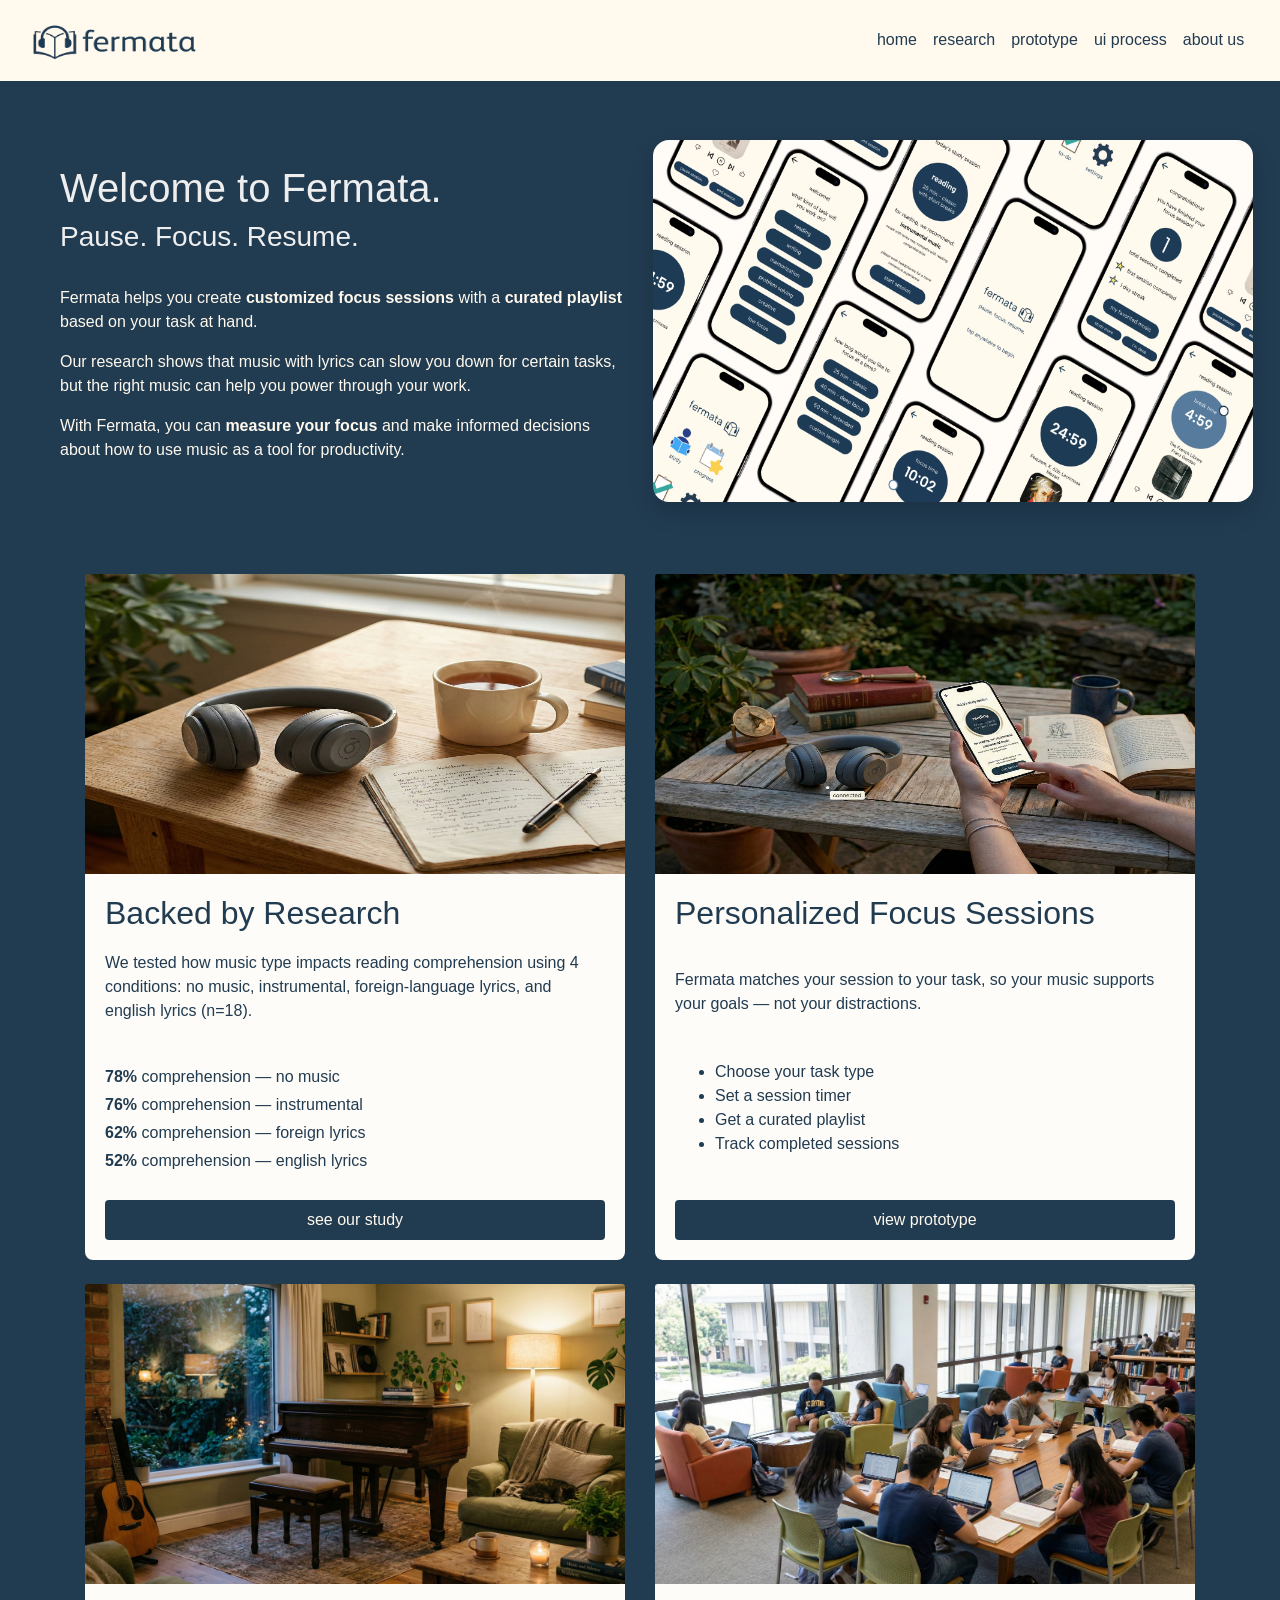
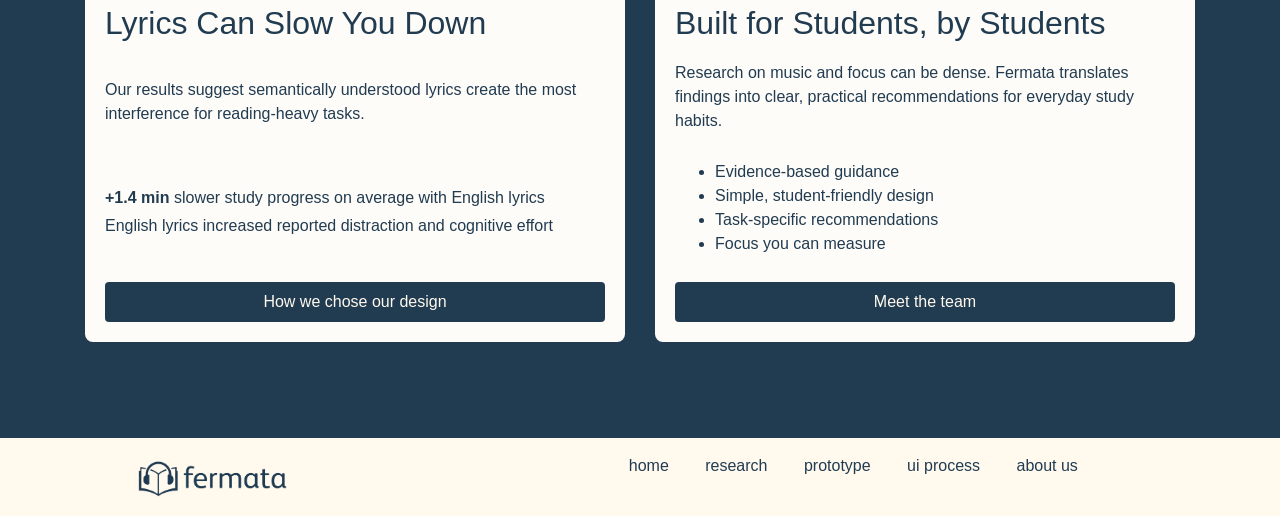
==== commit 7fa32467: "caps" ====
--- a/index.html
+++ b/index.html
@@ -81,7 +81,7 @@
       <div class="card h-100">
         <img src="elements/research.png" class="card-img-top" alt="...">
         <div class="card-body d-flex flex-column justify-content-between">
-          <h5 class="card-title">Backed by research</h5>
+          <h5 class="card-title">Backed by Research</h5>
           <p class="card-text">
             We tested how music type impacts reading comprehension using 4 conditions:
             no music, instrumental, foreign-language lyrics, and english lyrics (n=18).
@@ -104,7 +104,7 @@
       <div class="card h-100">
         <img src="elements/prototypecard.png" class="card-img-top" alt="...">
         <div class="card-body d-flex flex-column justify-content-between">
-          <h5 class="card-title">Personalized focus sessions</h5>
+          <h5 class="card-title">Personalized Focus Sessions</h5>
           <p class="card-text">
             Fermata matches your session to your task, so your music supports your goals —
             not your distractions.
@@ -127,7 +127,7 @@
       <div class="card h-100">
         <img src="elements/piano.png" class="card-img-top" alt="...">
         <div class="card-body d-flex flex-column justify-content-between">
-          <h5 class="card-title">Lyrics can slow you down</h5>
+          <h5 class="card-title">Lyrics Can Slow You Down</h5>
           <p class="card-text">
             Our results suggest semantically understood lyrics create the most interference
             for reading-heavy tasks.
@@ -149,7 +149,7 @@
         <img src="elements/students.png" class="card-img-top" alt="...">
 
         <div class="card-body d-flex flex-column justify-content-between">
-          <h5 class="card-title">Built for students, by students</h5>
+          <h5 class="card-title">Built for Students, by Students</h5>
           <p class="card-text">
             Research on music and focus can be dense. Fermata translates findings into
             clear, practical recommendations for everyday study habits.
